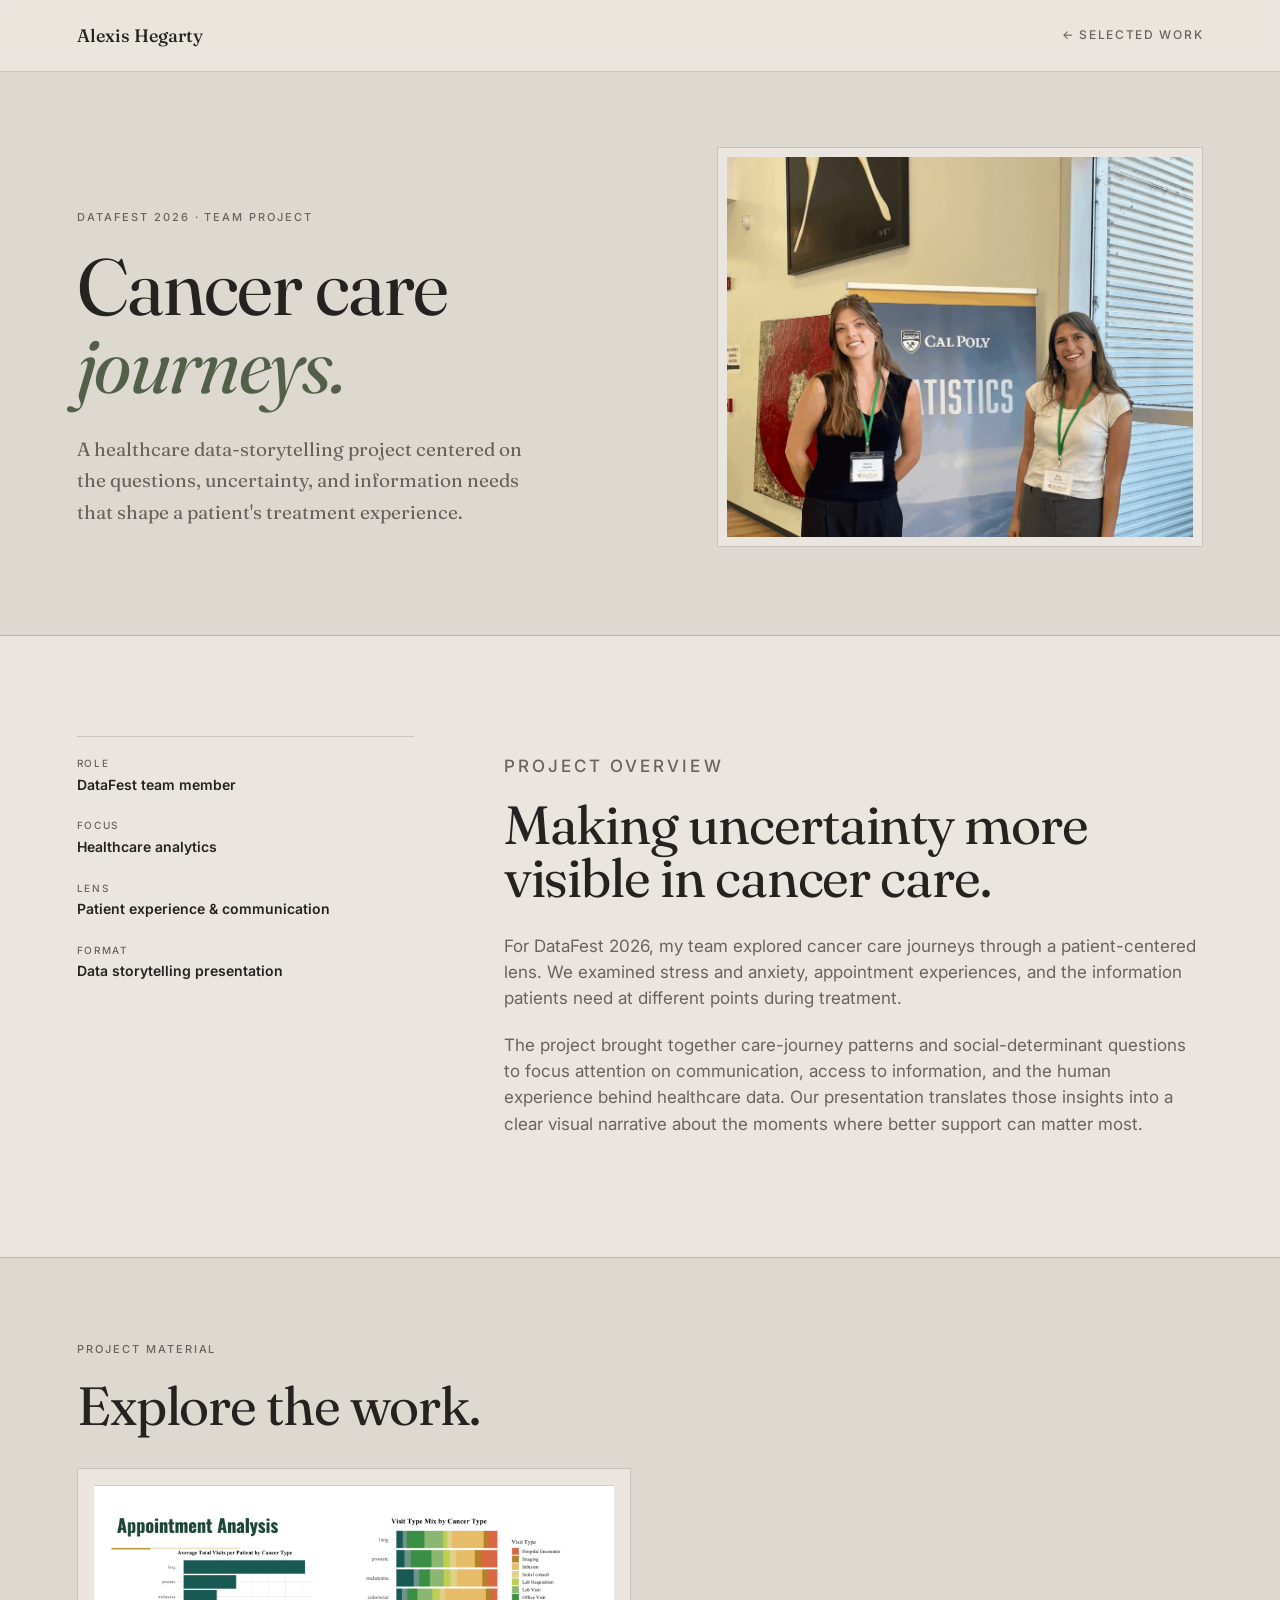
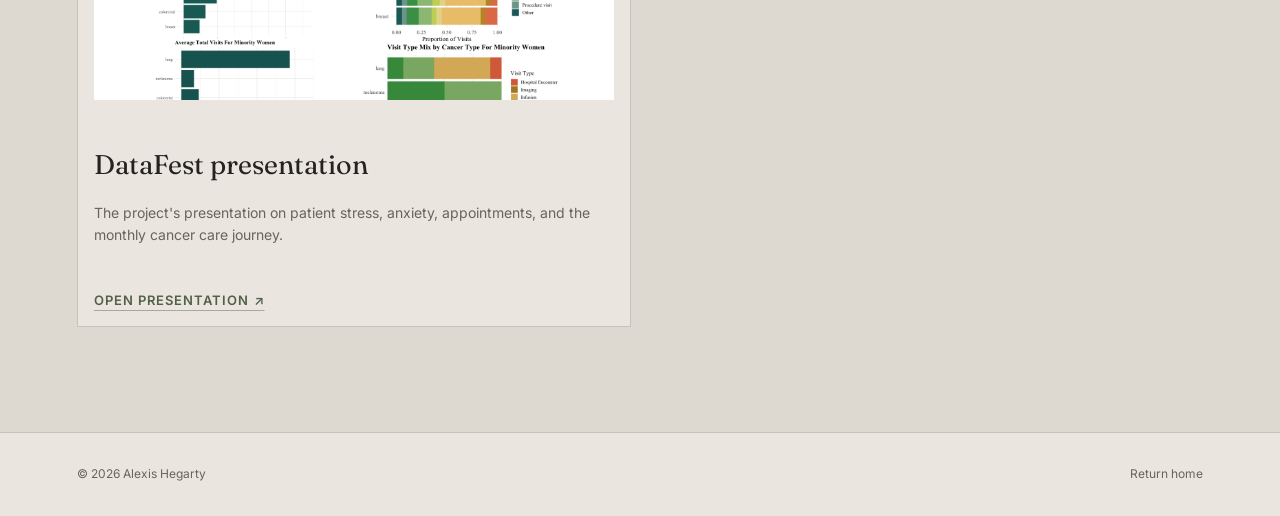
==== datafest.html @ 4b6049eb "Update datafest.html" ====
<!doctype html>
<html lang="en">
<head>
<meta charset="UTF-8">
<meta name="viewport" content="width=device-width,initial-scale=1.0">
<title>Cancer Care Journeys | Alexis Hegarty</title>
<link rel="preconnect" href="https://fonts.googleapis.com">
<link rel="preconnect" href="https://fonts.gstatic.com" crossorigin>
<link href="https://fonts.googleapis.com/css2?family=Fraunces:ital,opsz,wght@0,9..144,300;0,9..144,400;0,9..144,500;1,9..144,400&family=Inter:wght@400;500;600&display=swap" rel="stylesheet">
<link rel="stylesheet" href="theme.css">
<link rel="stylesheet" href="project.css">
</head>
<body>
<header class="site-nav">
  <a class="brand" href="index.html">Alexis Hegarty</a>
  <a class="back" href="index.html#work">← Selected work</a>
</header>

<main>
  <section class="hero">
    <div class="shell hero-grid">
      <div>
        <p class="label">DataFest 2026 · Team project</p>
        <h1>Cancer care <em>journeys.</em></h1>
        <p class="lede">A healthcare data-storytelling project centered on the questions, uncertainty, and information needs that shape a patient's treatment experience.</p>
      </div>
      <div class="cover">
        <img src="team_phot.png" alt="DataFest team photo">
      </div>
    </div>
  </section>

  <section class="story shell">
    <div class="story-grid">
      <aside class="facts">
        <div><span>Role</span><strong>DataFest team member</strong></div>
        <div><span>Focus</span><strong>Healthcare analytics</strong></div>
        <div><span>Lens</span><strong>Patient experience &amp; communication</strong></div>
        <div><span>Format</span><strong>Data storytelling presentation</strong></div>
      </aside>
      <div>
        <p class="label">Project overview</p>
        <h2>Making uncertainty more visible in cancer care.</h2>
        <p>For DataFest 2026, my team explored cancer care journeys through a patient-centered lens. We examined stress and anxiety, appointment experiences, and the information patients need at different points during treatment.</p>
        <p>The project brought together care-journey patterns and social-determinant questions to focus attention on communication, access to information, and the human experience behind healthcare data. Our presentation translates those insights into a clear visual narrative about the moments where better support can matter most.</p>
      </div>
    </div>
  </section>

  <section class="docs">
    <div class="shell">
      <p class="label">Project material</p>
      <h2>Explore the work.</h2>
      <div class="doc-grid">
        <article class="doc">
          <img src="filler_portfolio.png" alt="Preview of the Cancer Care Journeys presentation">
          <h3>DataFest presentation</h3>
          <p>The project's presentation on patient stress, anxiety, appointments, and the monthly cancer care journey.</p>
          <a class="doc-link text-link" href="team35_TheLateVariables.pdf" target="_blank" rel="noreferrer">Open presentation ↗</a>
        </article>
      </div>
    </div>
  </section>
</main>

<footer class="site-footer">
  <span>© 2026 Alexis Hegarty</span>
  <a href="index.html">Return home</a>
</footer>
</body>
</html>
---- theme.css ----
/* ============================================================
   Shared theme — "soft stone" visual system
   Used by: index.html, resume.html, frost-research.html, datafest.html
   ============================================================ */

:root{
  --stone:#EAE6DF;                    /* page background */
  --stone-deep:#DED9D0;               /* secondary / card background */
  --ink:#242321;                      /* main text */
  --muted:#68645D;                    /* secondary text */
  --accent:#52604A;                   /* accent + links (deep olive) */
  --line:rgba(36,35,33,.18);          /* borders */

  --serif:'Fraunces', Georgia, serif;
  --sans:'Inter', Arial, sans-serif;
  --edge:clamp(24px, 6vw, 96px);
}

*{ box-sizing:border-box; }
html{ scroll-behavior:smooth; }

@media (prefers-reduced-motion: reduce){
  html{ scroll-behavior:auto; }
  *{ transition-duration:.001ms !important; animation-duration:.001ms !important; }
}

body{
  margin:0;
  background:var(--stone);
  color:var(--ink);
  font-family:var(--sans);
  line-height:1.55;
  -webkit-font-smoothing:antialiased;
}

a{ color:inherit; text-decoration:none; }
img{ max-width:100%; display:block; }

::selection{ background:rgba(82,96,74,.22); color:var(--ink); }

:focus-visible{
  outline:2px solid var(--accent);
  outline-offset:3px;
  border-radius:2px;
}

/* ---------- shared site navigation ---------- */
.site-nav{
  display:flex;
  justify-content:space-between;
  align-items:center;
  gap:20px;
  padding:24px var(--edge);
  background:rgba(234,230,223,.94);
  backdrop-filter:blur(6px);
  border-bottom:1px solid var(--line);
  position:sticky;
  top:0;
  z-index:20;
}

.site-nav .brand{
  font:500 18px var(--serif);
  color:var(--ink);
  white-space:nowrap;
}

.site-nav .links{
  display:flex;
  gap:clamp(16px, 3vw, 45px);
  flex-wrap:wrap;
}

.site-nav .links a{
  position:relative;
  padding-bottom:6px;
  color:var(--ink);
  font-size:12px;
  font-weight:500;
  letter-spacing:.14em;
  text-transform:uppercase;
}

.site-nav .links a::after{
  content:"";
  position:absolute;
  bottom:0; left:0;
  width:0;
  height:1px;
  background:var(--accent);
  transition:width .25s ease;
}

.site-nav .links a:hover::after,
.site-nav .links a.active::after{ width:100%; }

.site-nav .back{
  font-size:12px;
  font-weight:500;
  letter-spacing:.14em;
  text-transform:uppercase;
  color:var(--muted);
  transition:color .2s ease;
}
.site-nav .back:hover{ color:var(--accent); }

/* ---------- shared footer ---------- */
.site-footer{
  display:flex;
  justify-content:space-between;
  align-items:center;
  gap:16px;
  padding:32px var(--edge);
  border-top:1px solid var(--line);
  color:var(--muted);
  font-size:12px;
  flex-wrap:wrap;
}
.site-footer a:hover{ color:var(--accent); }

/* ---------- simple understated text link (buttons) ---------- */
.text-link{
  display:inline-flex;
  align-items:center;
  gap:8px;
  color:var(--accent);
  font-size:13px;
  font-weight:600;
  letter-spacing:.08em;
  text-transform:uppercase;
  text-decoration:underline;
  text-underline-offset:5px;
  text-decoration-color:rgba(82,96,74,.45);
  transition:text-decoration-color .2s ease, opacity .2s ease;
}
.text-link:hover{
  text-decoration-color:var(--accent);
}

@media (max-width:760px){
  .site-nav{ padding:18px 20px; }
  .site-nav .links{ gap:14px; }
  .site-nav .links a{ font-size:10px; }
}
---- project.css ----
/* Project detail pages — relies on theme.css for variables, nav, footer */

.shell{
  max-width:1320px;
  padding-left:var(--edge);
  padding-right:var(--edge);
  margin:auto;
}

.hero{
  padding-top:75px;
  padding-bottom:88px;
  background:var(--stone-deep);
  border-bottom:1px solid var(--line);
}

.label{
  font-size:11px;
  font-weight:500;
  text-transform:uppercase;
  letter-spacing:.18em;
  color:var(--muted);
  margin-bottom:22px;
}

.hero-grid{
  display:grid;
  grid-template-columns:1.08fr .92fr;
  gap:70px;
  align-items:end;
}

.hero h1, .story h2, .docs h2{
  font:400 clamp(42px, 6.2vw, 84px)/.98 var(--serif);
  letter-spacing:-.02em;
  color:var(--ink);
  margin:0;
}
.hero h1 em{ font-style:italic; color:var(--accent); }

.lede{
  margin-top:30px;
  color:var(--muted);
  font:400 19px/1.65 var(--serif);
  max-width:38ch;
}

.cover{
  border:1px solid var(--line);
  padding:9px;
  background:var(--stone);
}
.cover img{
  width:100%;
  height:380px;
  object-fit:cover;
  object-position:top;
  display:block;
}

.story{
  padding-top:100px;
  padding-bottom:100px;
}

.story-grid{
  display:grid;
  grid-template-columns:.65fr 1.35fr;
  gap:90px;
}

.facts{
  border-top:1px solid var(--line);
  padding-top:19px;
}
.facts div{ margin-bottom:22px; }
.facts span{
  font-size:10px;
  font-weight:500;
  letter-spacing:.16em;
  text-transform:uppercase;
  color:var(--muted);
  display:block;
}
.facts strong{
  color:var(--ink);
  font-size:14px;
  font-weight:600;
}

.story h2{
  font-size:clamp(32px, 4.2vw, 54px);
  margin-bottom:28px;
}
.story p{
  color:var(--muted);
  font-size:17px;
  max-width:63ch;
  margin-bottom:20px;
}

.docs{
  padding:72px 0 105px;
  background:var(--stone-deep);
  border-top:1px solid var(--line);
}
.docs h2{
  font-size:clamp(32px, 4.2vw, 54px);
  margin-bottom:35px;
}

.doc-grid{
  display:grid;
  grid-template-columns:repeat(2, 1fr);
  gap:18px;
}

.doc{
  padding:16px;
  border:1px solid var(--line);
  background:var(--stone);
  display:flex;
  flex-direction:column;
}
.doc img{
  height:215px;
  width:100%;
  object-fit:cover;
  object-position:top;
  margin-bottom:23px;
  filter:grayscale(.15);
}
.doc h3{
  font:400 27px/1.08 var(--serif);
  color:var(--ink);
  margin-bottom:9px;
}
.doc p{
  color:var(--muted);
  font-size:14px;
  min-height:46px;
}

.doc-link{
  display:inline-flex;
  align-items:center;
  gap:10px;
  margin-top:28px;
}

.slide-preview{
  width:100%;
  height:215px;
  border:1px solid var(--line);
  background:var(--stone);
  margin-bottom:23px;
  display:block;
}

@media (max-width:760px){
  .hero-grid, .story-grid, .doc-grid{
    grid-template-columns:1fr;
    gap:36px;
  }
  .hero{ padding-top:54px; padding-bottom:60px; }
  .story{ padding-top:68px; padding-bottom:68px; }
  .cover img{ height:290px; }
  .story-grid{ gap:45px; }
  .docs{ padding:60px 0 75px; }
  .doc p{ min-height:0; }
}
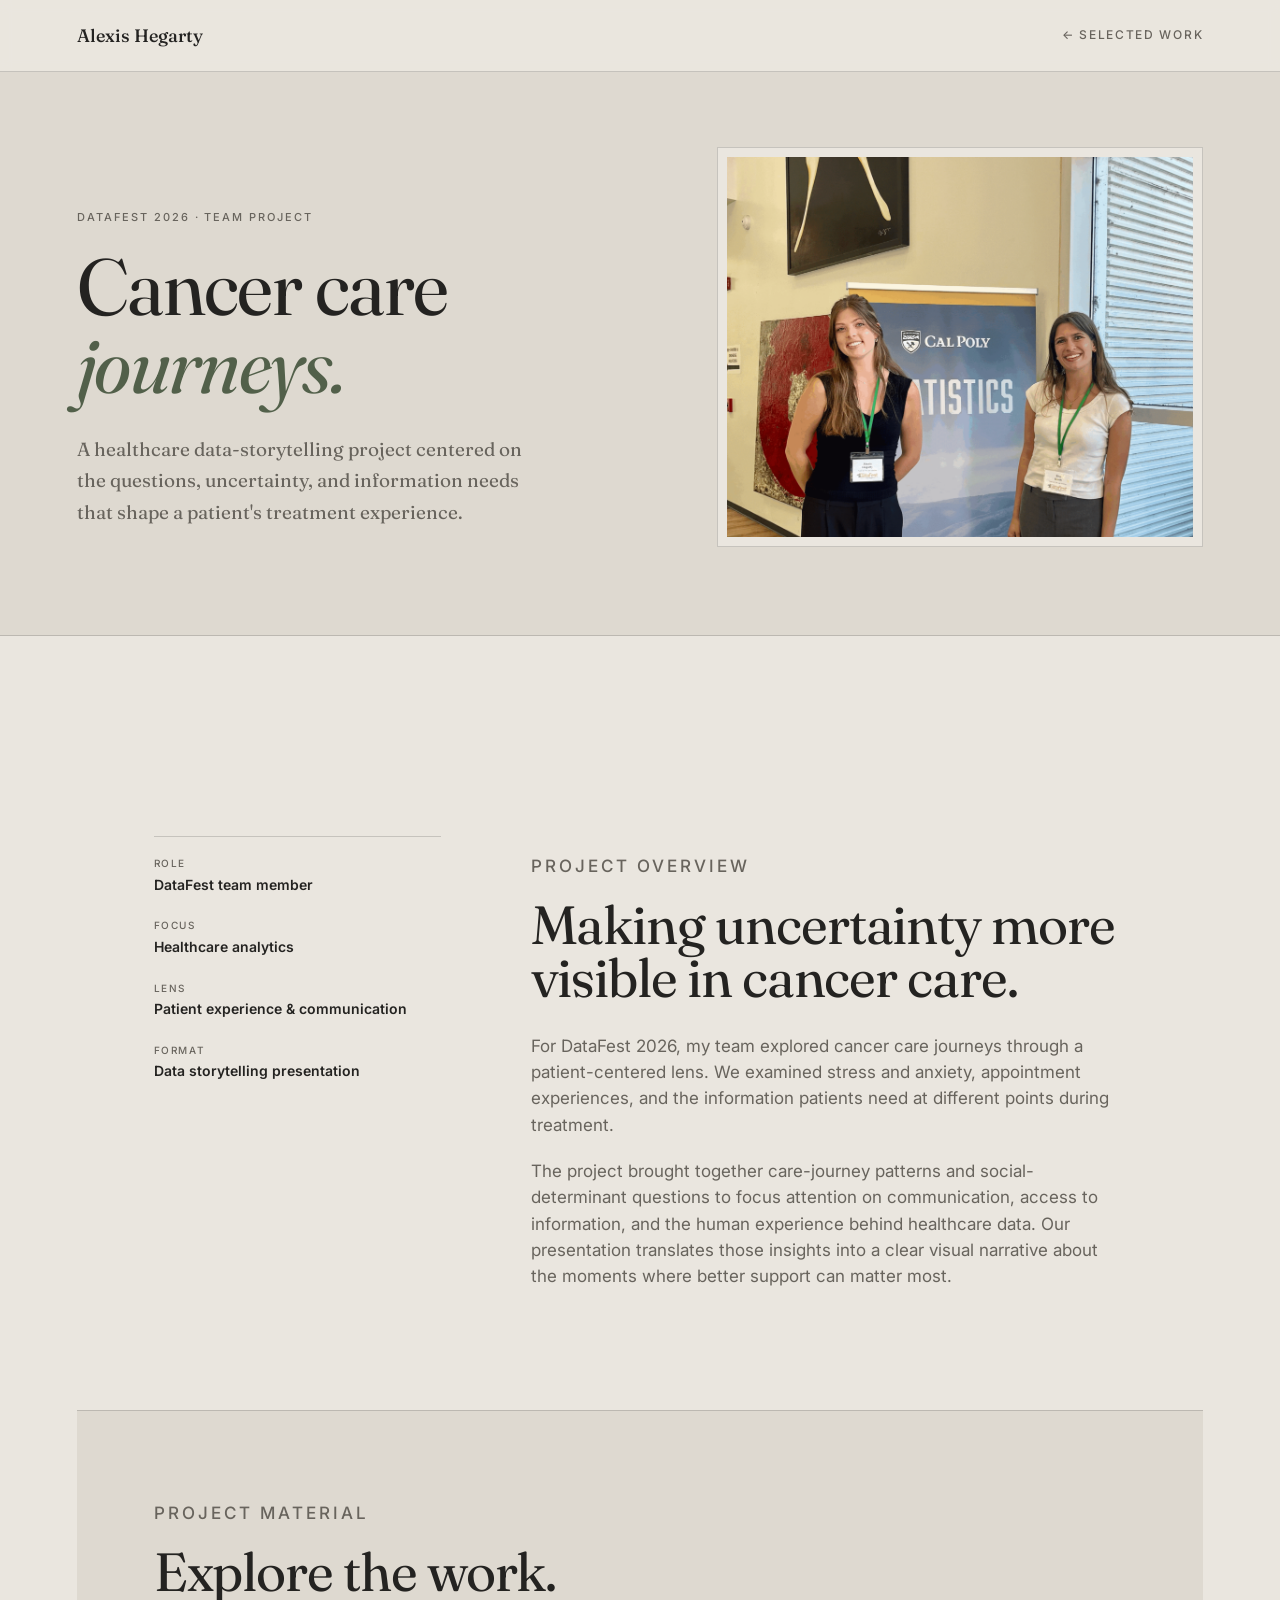
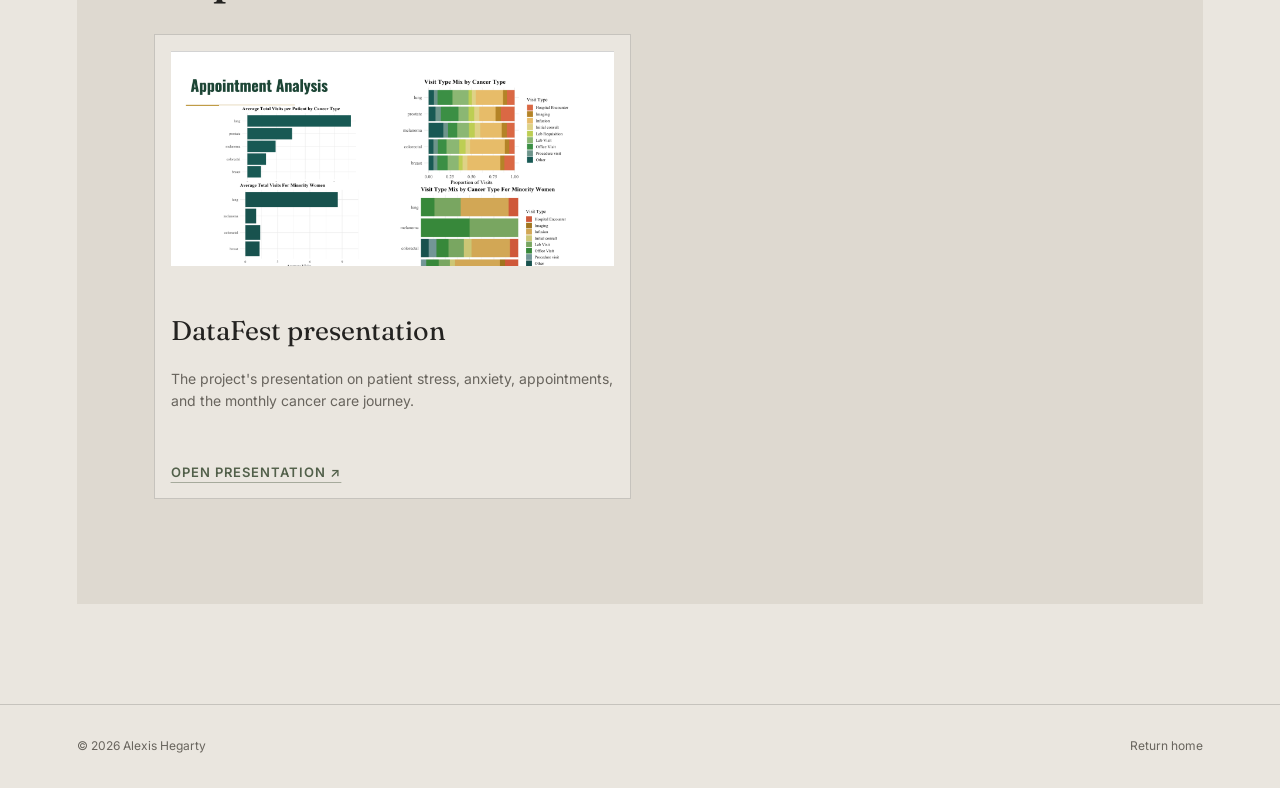
==== commit dab88246: "Update datafest.html" ====
--- a/datafest.html
+++ b/datafest.html
@@ -1,71 +1,80 @@
 <!doctype html>
 <html lang="en">
 <head>
-<meta charset="UTF-8">
-<meta name="viewport" content="width=device-width,initial-scale=1.0">
-<title>Cancer Care Journeys | Alexis Hegarty</title>
-<link rel="preconnect" href="https://fonts.googleapis.com">
-<link rel="preconnect" href="https://fonts.gstatic.com" crossorigin>
-<link href="https://fonts.googleapis.com/css2?family=Fraunces:ital,opsz,wght@0,9..144,300;0,9..144,400;0,9..144,500;1,9..144,400&family=Inter:wght@400;500;600&display=swap" rel="stylesheet">
-<link rel="stylesheet" href="theme.css">
-<link rel="stylesheet" href="project.css">
+  <meta charset="UTF-8">
+  <meta name="viewport" content="width=device-width,initial-scale=1.0">
+  <title>Cancer Care Journeys | Alexis Hegarty</title>
+
+  <link rel="preconnect" href="https://fonts.googleapis.com">
+  <link rel="preconnect" href="https://fonts.gstatic.com" crossorigin>
+  <link href="https://fonts.googleapis.com/css2?family=Fraunces:ital,opsz,wght@0,9..144,300;0,9..144,400;0,9..144,500;1,9..144,400&family=Inter:wght@400;500;600&display=swap" rel="stylesheet">
+  <link rel="stylesheet" href="theme.css">
+  <link rel="stylesheet" href="project.css">
 </head>
+
 <body>
-<header class="site-nav">
-  <a class="brand" href="index.html">Alexis Hegarty</a>
-  <a class="back" href="index.html#work">← Selected work</a>
-</header>
+  <header class="site-nav">
+    <a class="brand" href="index.html">Alexis Hegarty</a>
+    <a class="back" href="index.html#work">← Selected work</a>
+  </header>
 
-<main>
-  <section class="hero">
-    <div class="shell hero-grid">
-      <div>
-        <p class="label">DataFest 2026 · Team project</p>
-        <h1>Cancer care <em>journeys.</em></h1>
-        <p class="lede">A healthcare data-storytelling project centered on the questions, uncertainty, and information needs that shape a patient's treatment experience.</p>
+  <main>
+    <section class="hero">
+      <div class="shell hero-grid">
+        <div>
+          <p class="label">DataFest 2026 · Team project</p>
+          <h1>Cancer care <em>journeys.</em></h1>
+          <p class="lede">A healthcare data-storytelling project centered on the questions, uncertainty, and information needs that shape a patient's treatment experience.</p>
+        </div>
+
+        <div class="cover">
+          <img src="team_phot.png" alt="DataFest team photo">
+        </div>
       </div>
-      <div class="cover">
-        <img src="team_phot.png" alt="DataFest team photo">
+    </section>
+
+    <section class="story shell">
+    <section class="story shell">
+      <div class="story-grid">
+        <aside class="facts">
+          <div><span>Role</span><strong>DataFest team member</strong></div>
+          <div><span>Focus</span><strong>Healthcare analytics</strong></div>
+          <div><span>Lens</span><strong>Patient experience &amp; communication</strong></div>
+          <div><span>Format</span><strong>Data storytelling presentation</strong></div>
+        </aside>
+
+        <div>
+          <p class="label">Project overview</p>
+          <h2>Making uncertainty more visible in cancer care.</h2>
+          <p>For DataFest 2026, my team explored cancer care journeys through a patient-centered lens. We examined stress and anxiety, appointment experiences, and the information patients need at different points during treatment.</p>
+          <p>The project brought together care-journey patterns and social-determinant questions to focus attention on communication, access to information, and the human experience behind healthcare data. Our presentation translates those insights into a clear visual narrative about the moments where better support can matter most.</p>
+        </div>
       </div>
-    </div>
-  </section>
+    </section>
 
-  <section class="story shell">
-    <div class="story-grid">
-      <aside class="facts">
-        <div><span>Role</span><strong>DataFest team member</strong></div>
-        <div><span>Focus</span><strong>Healthcare analytics</strong></div>
-        <div><span>Lens</span><strong>Patient experience &amp; communication</strong></div>
-        <div><span>Format</span><strong>Data storytelling presentation</strong></div>
-      </aside>
-      <div>
-        <p class="label">Project overview</p>
-        <h2>Making uncertainty more visible in cancer care.</h2>
-        <p>For DataFest 2026, my team explored cancer care journeys through a patient-centered lens. We examined stress and anxiety, appointment experiences, and the information patients need at different points during treatment.</p>
-        <p>The project brought together care-journey patterns and social-determinant questions to focus attention on communication, access to information, and the human experience behind healthcare data. Our presentation translates those insights into a clear visual narrative about the moments where better support can matter most.</p>
+    <section class="docs">
+      <div class="shell">
+        <p class="label">Project material</p>
+        <h2>Explore the work.</h2>
+
+        <div class="doc-grid">
+          <article class="doc">
+            <a class="preview-link" href="team35_TheLateVariables.pdf" target="_blank" rel="noreferrer">
+              <img src="filler_portfolio.png" alt="Preview of the Cancer Care Journeys presentation">
+            </a>
+
+            <h3>DataFest presentation</h3>
+            <p>The project's presentation on patient stress, anxiety, appointments, and the monthly cancer care journey.</p>
+            <a class="doc-link text-link" href="team35_TheLateVariables.pdf" target="_blank" rel="noreferrer">Open presentation ↗</a>
+          </article>
+        </div>
       </div>
-    </div>
-  </section>
+    </section>
+  </main>
 
-  <section class="docs">
-    <div class="shell">
-      <p class="label">Project material</p>
-      <h2>Explore the work.</h2>
-      <div class="doc-grid">
-        <article class="doc">
-          <img src="filler_portfolio.png" alt="Preview of the Cancer Care Journeys presentation">
-          <h3>DataFest presentation</h3>
-          <p>The project's presentation on patient stress, anxiety, appointments, and the monthly cancer care journey.</p>
-          <a class="doc-link text-link" href="team35_TheLateVariables.pdf" target="_blank" rel="noreferrer">Open presentation ↗</a>
-        </article>
-      </div>
-    </div>
-  </section>
-</main>
-
-<footer class="site-footer">
-  <span>© 2026 Alexis Hegarty</span>
-  <a href="index.html">Return home</a>
-</footer>
+  <footer class="site-footer">
+    <span>© 2026 Alexis Hegarty</span>
+    <a href="index.html">Return home</a>
+  </footer>
 </body>
 </html>
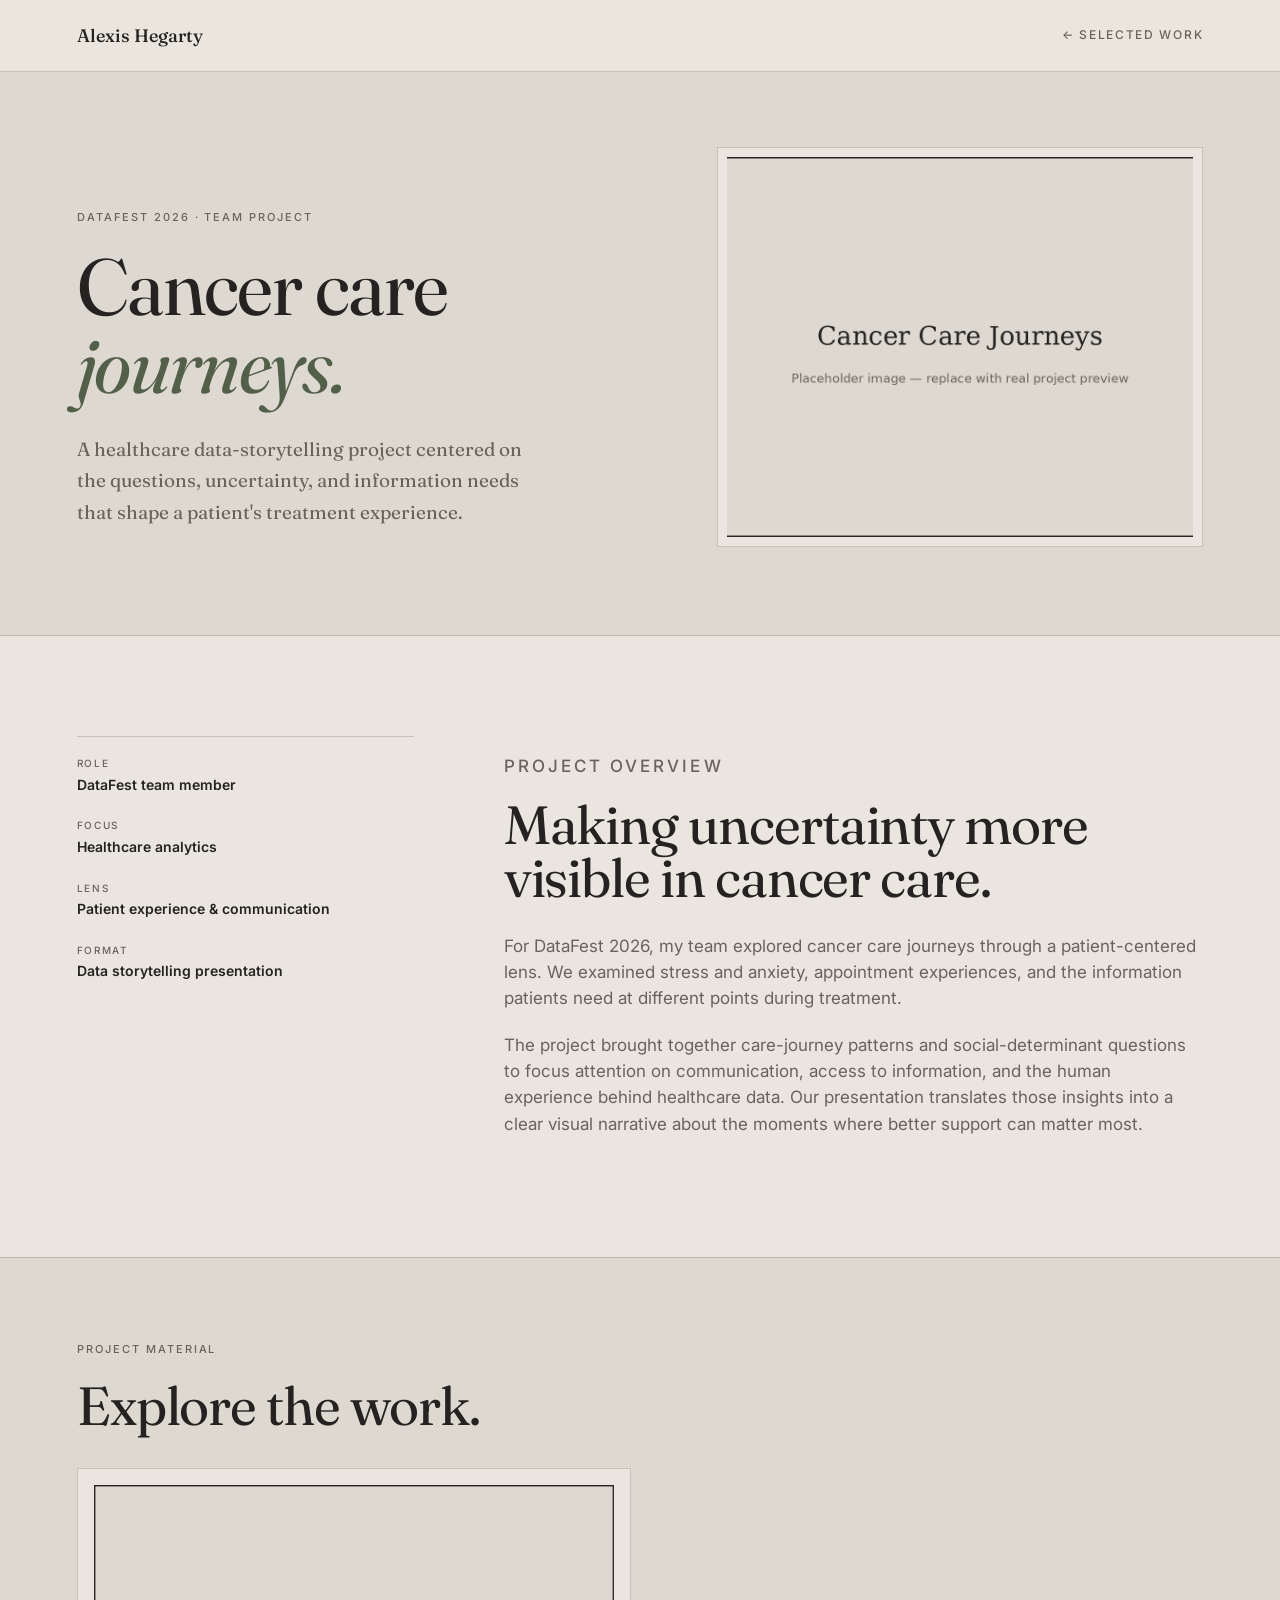
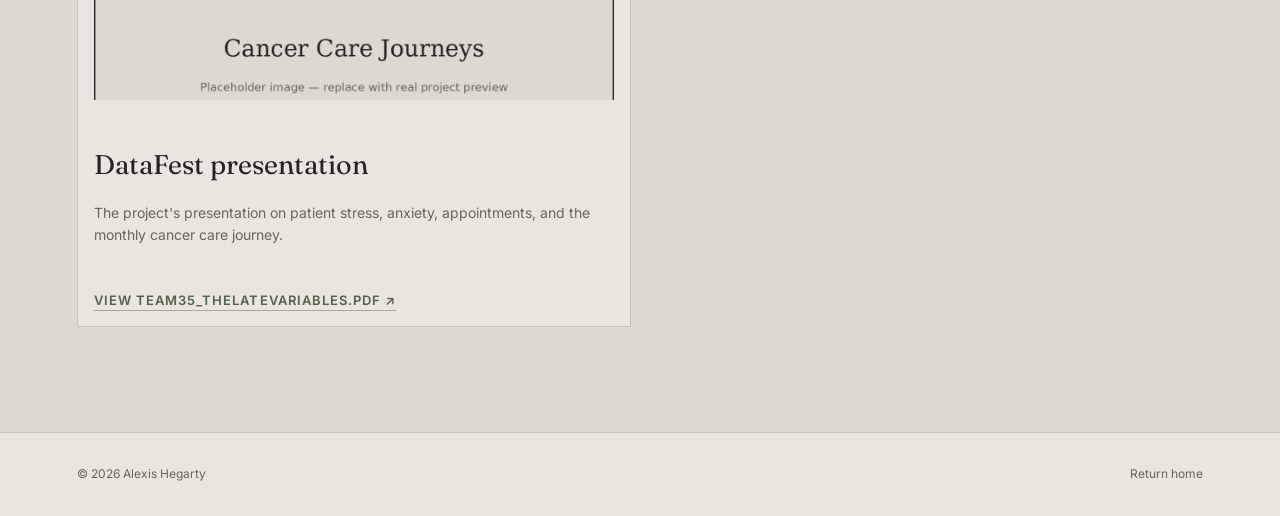
==== commit 2ffb2757: "Add files via upload" ====
--- a/datafest.html
+++ b/datafest.html
@@ -1,80 +1,71 @@
 <!doctype html>
 <html lang="en">
 <head>
-  <meta charset="UTF-8">
-  <meta name="viewport" content="width=device-width,initial-scale=1.0">
-  <title>Cancer Care Journeys | Alexis Hegarty</title>
+<meta charset="UTF-8">
+<meta name="viewport" content="width=device-width,initial-scale=1.0">
+<title>Cancer Care Journeys | Alexis Hegarty</title>
+<link rel="preconnect" href="https://fonts.googleapis.com">
+<link rel="preconnect" href="https://fonts.gstatic.com" crossorigin>
+<link href="https://fonts.googleapis.com/css2?family=Fraunces:ital,opsz,wght@0,9..144,300;0,9..144,400;0,9..144,500;1,9..144,400&family=Inter:wght@400;500;600&display=swap" rel="stylesheet">
+<link rel="stylesheet" href="theme.css">
+<link rel="stylesheet" href="project.css">
+</head>
+<body>
+<header class="site-nav">
+  <a class="brand" href="index.html">Alexis Hegarty</a>
+  <a class="back" href="index.html#work">← Selected work</a>
+</header>
 
-  <link rel="preconnect" href="https://fonts.googleapis.com">
-  <link rel="preconnect" href="https://fonts.gstatic.com" crossorigin>
-  <link href="https://fonts.googleapis.com/css2?family=Fraunces:ital,opsz,wght@0,9..144,300;0,9..144,400;0,9..144,500;1,9..144,400&family=Inter:wght@400;500;600&display=swap" rel="stylesheet">
-  <link rel="stylesheet" href="theme.css">
-  <link rel="stylesheet" href="project.css">
-</head>
+<main>
+  <section class="hero">
+    <div class="shell hero-grid">
+      <div>
+        <p class="label">DataFest 2026 · Team project</p>
+        <h1>Cancer care <em>journeys.</em></h1>
+        <p class="lede">A healthcare data-storytelling project centered on the questions, uncertainty, and information needs that shape a patient's treatment experience.</p>
+      </div>
+      <div class="cover">
+        <img src="datafest-preview.png" alt="Preview of Cancer Care Journeys presentation">
+      </div>
+    </div>
+  </section>
 
-<body>
-  <header class="site-nav">
-    <a class="brand" href="index.html">Alexis Hegarty</a>
-    <a class="back" href="index.html#work">← Selected work</a>
-  </header>
+  <section class="story shell">
+    <div class="story-grid">
+      <aside class="facts">
+        <div><span>Role</span><strong>DataFest team member</strong></div>
+        <div><span>Focus</span><strong>Healthcare analytics</strong></div>
+        <div><span>Lens</span><strong>Patient experience &amp; communication</strong></div>
+        <div><span>Format</span><strong>Data storytelling presentation</strong></div>
+      </aside>
+      <div>
+        <p class="label">Project overview</p>
+        <h2>Making uncertainty more visible in cancer care.</h2>
+        <p>For DataFest 2026, my team explored cancer care journeys through a patient-centered lens. We examined stress and anxiety, appointment experiences, and the information patients need at different points during treatment.</p>
+        <p>The project brought together care-journey patterns and social-determinant questions to focus attention on communication, access to information, and the human experience behind healthcare data. Our presentation translates those insights into a clear visual narrative about the moments where better support can matter most.</p>
+      </div>
+    </div>
+  </section>
 
-  <main>
-    <section class="hero">
-      <div class="shell hero-grid">
-        <div>
-          <p class="label">DataFest 2026 · Team project</p>
-          <h1>Cancer care <em>journeys.</em></h1>
-          <p class="lede">A healthcare data-storytelling project centered on the questions, uncertainty, and information needs that shape a patient's treatment experience.</p>
-        </div>
+  <section class="docs">
+    <div class="shell">
+      <p class="label">Project material</p>
+      <h2>Explore the work.</h2>
+      <div class="doc-grid">
+        <article class="doc">
+          <img src="datafest-preview.png" alt="Preview of Cancer Care Journeys presentation">
+          <h3>DataFest presentation</h3>
+          <p>The project's presentation on patient stress, anxiety, appointments, and the monthly cancer care journey.</p>
+          <a class="doc-link text-link" href="./team35_TheLateVariables.pdf" target="_blank" rel="noreferrer" aria-label="Open The Late Variables DataFest presentation PDF">View team35_TheLateVariables.pdf ↗</a>
+        </article>
+      </div>
+    </div>
+  </section>
+</main>
 
-        <div class="cover">
-          <img src="team_phot.png" alt="DataFest team photo">
-        </div>
-      </div>
-    </section>
-
-    <section class="story shell">
-    <section class="story shell">
-      <div class="story-grid">
-        <aside class="facts">
-          <div><span>Role</span><strong>DataFest team member</strong></div>
-          <div><span>Focus</span><strong>Healthcare analytics</strong></div>
-          <div><span>Lens</span><strong>Patient experience &amp; communication</strong></div>
-          <div><span>Format</span><strong>Data storytelling presentation</strong></div>
-        </aside>
-
-        <div>
-          <p class="label">Project overview</p>
-          <h2>Making uncertainty more visible in cancer care.</h2>
-          <p>For DataFest 2026, my team explored cancer care journeys through a patient-centered lens. We examined stress and anxiety, appointment experiences, and the information patients need at different points during treatment.</p>
-          <p>The project brought together care-journey patterns and social-determinant questions to focus attention on communication, access to information, and the human experience behind healthcare data. Our presentation translates those insights into a clear visual narrative about the moments where better support can matter most.</p>
-        </div>
-      </div>
-    </section>
-
-    <section class="docs">
-      <div class="shell">
-        <p class="label">Project material</p>
-        <h2>Explore the work.</h2>
-
-        <div class="doc-grid">
-          <article class="doc">
-            <a class="preview-link" href="team35_TheLateVariables.pdf" target="_blank" rel="noreferrer">
-              <img src="filler_portfolio.png" alt="Preview of the Cancer Care Journeys presentation">
-            </a>
-
-            <h3>DataFest presentation</h3>
-            <p>The project's presentation on patient stress, anxiety, appointments, and the monthly cancer care journey.</p>
-            <a class="doc-link text-link" href="team35_TheLateVariables.pdf" target="_blank" rel="noreferrer">Open presentation ↗</a>
-          </article>
-        </div>
-      </div>
-    </section>
-  </main>
-
-  <footer class="site-footer">
-    <span>© 2026 Alexis Hegarty</span>
-    <a href="index.html">Return home</a>
-  </footer>
+<footer class="site-footer">
+  <span>© 2026 Alexis Hegarty</span>
+  <a href="index.html">Return home</a>
+</footer>
 </body>
 </html>
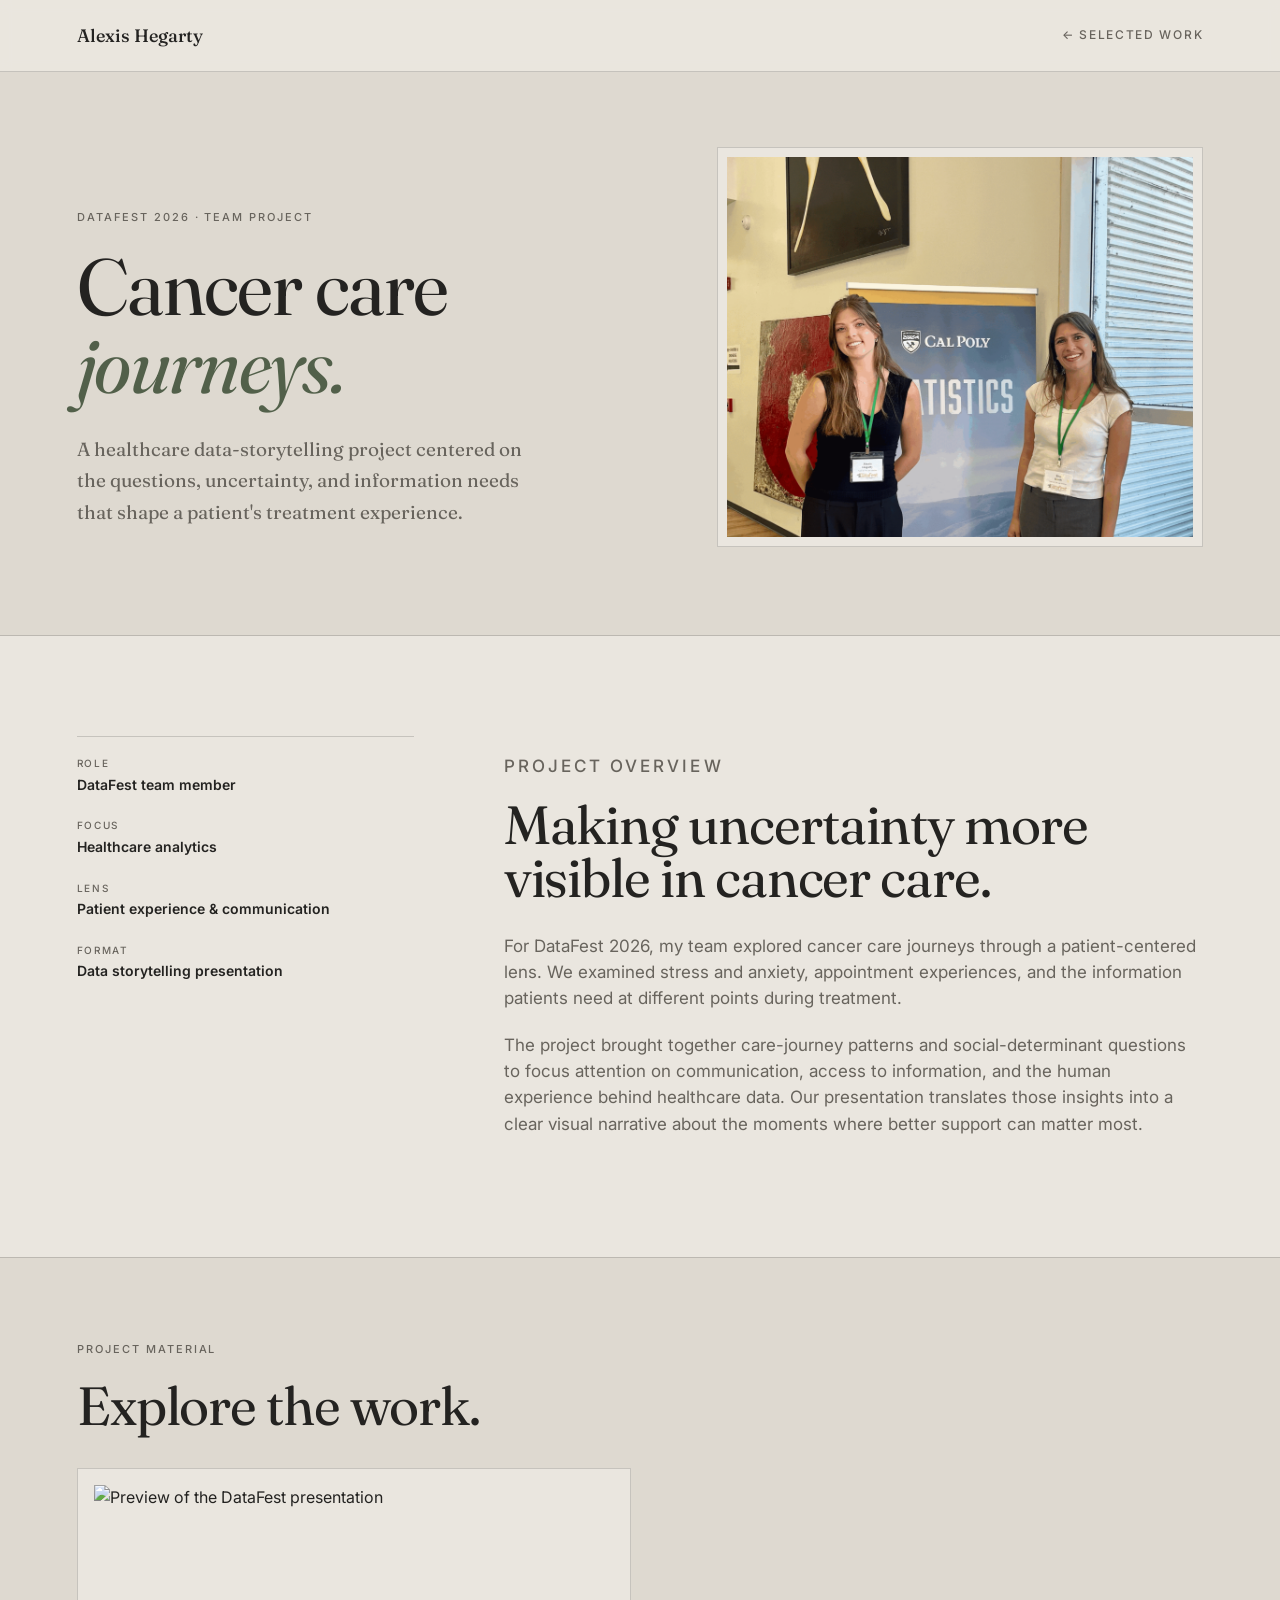
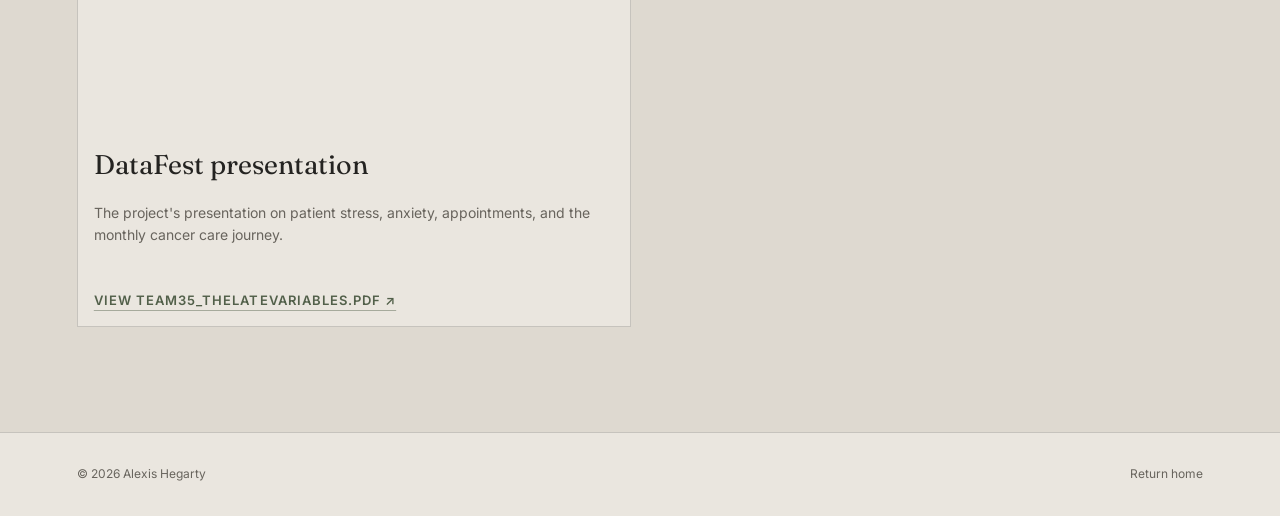
==== commit 8da86517: "Update datafest.html" ====
--- a/datafest.html
+++ b/datafest.html
@@ -25,8 +25,8 @@
         <p class="lede">A healthcare data-storytelling project centered on the questions, uncertainty, and information needs that shape a patient's treatment experience.</p>
       </div>
       <div class="cover">
-        <img src="datafest-preview.png" alt="Preview of Cancer Care Journeys presentation">
-      </div>
+  <img src="team_phot.png" alt="Alexis Hegarty and her DataFest teammate">
+</div>
     </div>
   </section>
 
@@ -53,10 +53,12 @@
       <h2>Explore the work.</h2>
       <div class="doc-grid">
         <article class="doc">
-          <img src="datafest-preview.png" alt="Preview of Cancer Care Journeys presentation">
+         <a href="team35_TheLateVariables.pdf" target="_blank" rel="noreferrer">
+            <img src="filter_portfolio.png" alt="Preview of the DataFest presentation">
+          </a>
           <h3>DataFest presentation</h3>
           <p>The project's presentation on patient stress, anxiety, appointments, and the monthly cancer care journey.</p>
-          <a class="doc-link text-link" href="./team35_TheLateVariables.pdf" target="_blank" rel="noreferrer" aria-label="Open The Late Variables DataFest presentation PDF">View team35_TheLateVariables.pdf ↗</a>
+          <a class="doc-link text-link" href="./team35_TheLateVariables.pdf" target="_blank" rel="noreferrer" aria-label="Open the presentation">View team35_TheLateVariables.pdf ↗</a>
         </article>
       </div>
     </div>
--- a/project.css
+++ b/project.css
@@ -169,3 +169,6 @@
   .docs{ padding:60px 0 75px; }
   .doc p{ min-height:0; }
 }
+.hero-grid.hero-text-only {
+  grid-template-columns: 1fr;
+}
